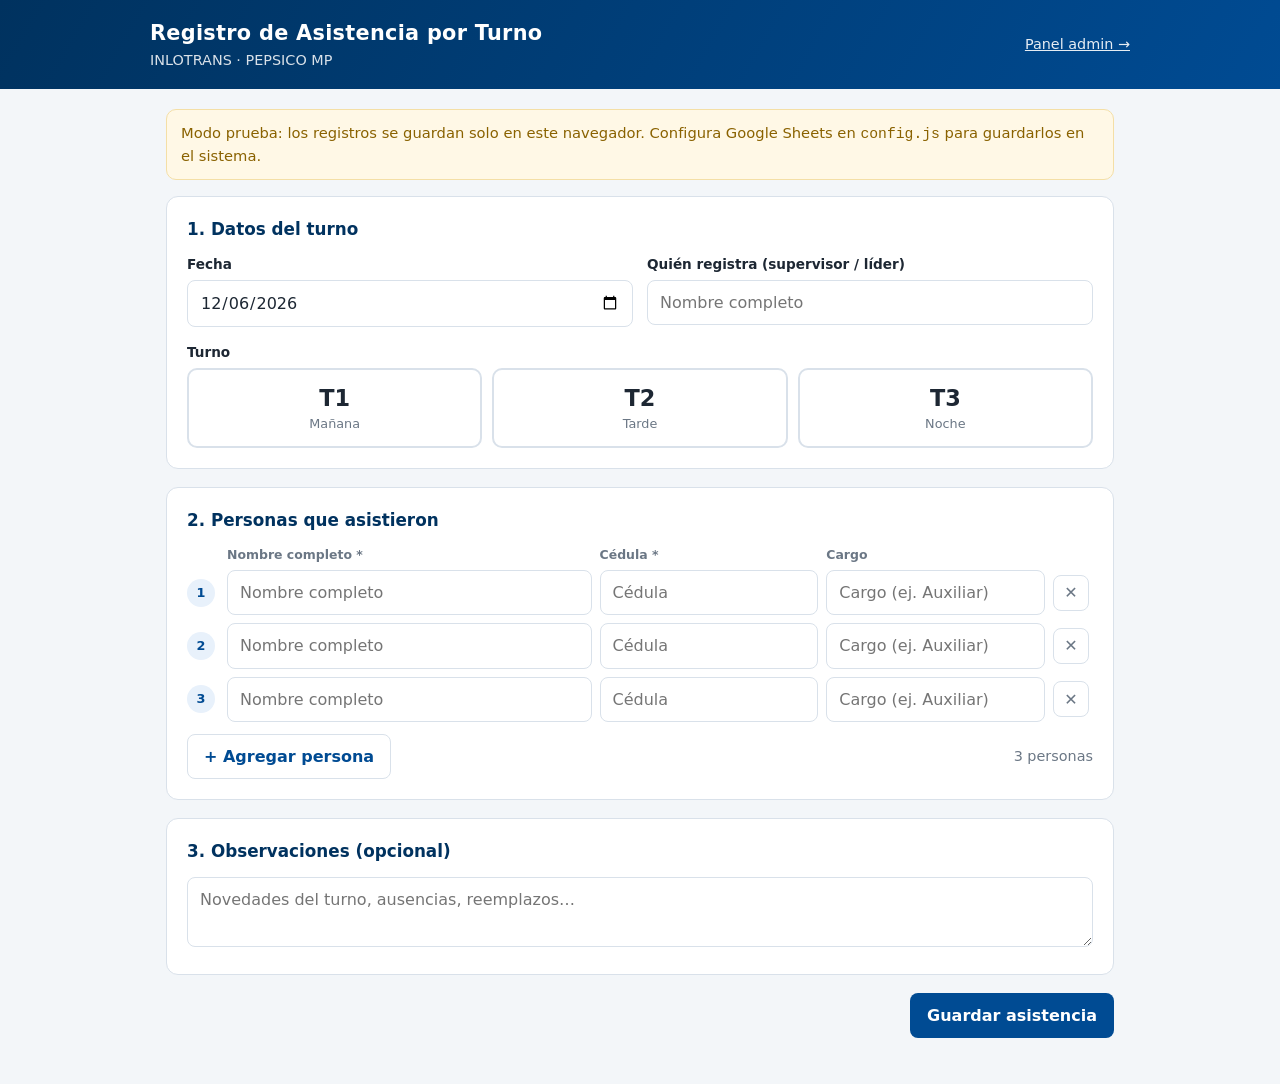
==== index.html @ fd45521d "Formulario de asistencia por turno (T1/T2/T3) y panel admin - INLOTRANS PEPSICO MP Co-Authored-By: C" ====
<!doctype html>
<html lang="es">
<head>
  <meta charset="utf-8" />
  <meta name="viewport" content="width=device-width, initial-scale=1" />
  <title>Registro de Asistencia · INLOTRANS PEPSICO MP</title>
  <link rel="stylesheet" href="styles.css" />
</head>
<body>
  <header class="top">
    <div class="wrap">
      <div>
        <h1>Registro de Asistencia por Turno</h1>
        <p>INLOTRANS · PEPSICO MP</p>
      </div>
      <a href="admin.html">Panel admin →</a>
    </div>
  </header>

  <main class="wrap">
    <div id="modoPrueba" class="alert info hidden">
      Modo prueba: los registros se guardan solo en este navegador. Configura Google Sheets en <code>config.js</code> para guardarlos en el sistema.
    </div>
    <div id="msg" class="alert hidden"></div>

    <form id="form" novalidate>
      <section class="card">
        <h2>1. Datos del turno</h2>
        <div class="grid">
          <div>
            <label for="fecha">Fecha</label>
            <input type="date" id="fecha" required />
          </div>
          <div>
            <label for="responsable">Quién registra (supervisor / líder)</label>
            <input type="text" id="responsable" placeholder="Nombre completo" required />
          </div>
        </div>

        <label style="margin-top:16px">Turno</label>
        <div class="turnos" role="radiogroup">
          <input type="radio" name="turno" id="t1" value="T1" required />
          <label for="t1"><b>T1</b><span>Mañana</span></label>
          <input type="radio" name="turno" id="t2" value="T2" />
          <label for="t2"><b>T2</b><span>Tarde</span></label>
          <input type="radio" name="turno" id="t3" value="T3" />
          <label for="t3"><b>T3</b><span>Noche</span></label>
        </div>
      </section>

      <section class="card">
        <h2>2. Personas que asistieron</h2>
        <div class="persona persona-head">
          <span></span><span>Nombre completo *</span><span>Cédula *</span><span>Cargo</span><span></span>
        </div>
        <div id="personas"></div>
        <div class="actions" style="margin-top:12px">
          <button type="button" class="btn-light" id="agregar">+ Agregar persona</button>
          <span class="contador" id="contador">0 personas</span>
        </div>
      </section>

      <section class="card">
        <h2>3. Observaciones (opcional)</h2>
        <textarea id="observaciones" placeholder="Novedades del turno, ausencias, reemplazos…"></textarea>
      </section>

      <div class="actions">
        <span></span>
        <button type="submit" class="btn-primary" id="enviar">Guardar asistencia</button>
      </div>
    </form>
  </main>

  <template id="tplPersona">
    <div class="persona">
      <span class="num"></span>
      <input type="text" class="nombre" placeholder="Nombre completo" />
      <input type="text" class="doc" placeholder="Cédula" inputmode="numeric" />
      <input type="text" class="cargo" placeholder="Cargo (ej. Auxiliar)" list="cargos" />
      <button type="button" class="btn-icon quitar" title="Quitar">✕</button>
    </div>
  </template>
  <datalist id="cargos">
    <option value="Auxiliar de bodega"></option>
    <option value="Montacarguista"></option>
    <option value="Conductor"></option>
    <option value="Supervisor"></option>
    <option value="Coordinador"></option>
    <option value="Operario"></option>
  </datalist>

  <script src="config.js"></script>
  <script src="storage.js"></script>
  <script>
    const $ = (s) => document.querySelector(s);
    const lista = $("#personas");
    const tpl = $("#tplPersona");

    function hoy() {
      const d = new Date();
      d.setMinutes(d.getMinutes() - d.getTimezoneOffset());
      return d.toISOString().slice(0, 10);
    }

    function renumerar() {
      const filas = lista.querySelectorAll(".persona");
      filas.forEach((f, i) => (f.querySelector(".num").textContent = i + 1));
      $("#contador").textContent = filas.length + (filas.length === 1 ? " persona" : " personas");
    }

    function agregarPersona(focus) {
      const fila = tpl.content.firstElementChild.cloneNode(true);
      fila.querySelector(".quitar").onclick = () => {
        if (lista.children.length > 1) fila.remove();
        else fila.querySelectorAll("input").forEach((i) => (i.value = ""));
        renumerar();
      };
      // Enter en el último campo agrega otra fila
      fila.querySelector(".cargo").addEventListener("keydown", (e) => {
        if (e.key === "Enter") { e.preventDefault(); agregarPersona(true); }
      });
      lista.appendChild(fila);
      renumerar();
      if (focus) fila.querySelector(".nombre").focus();
    }

    function mostrar(tipo, texto) {
      const m = $("#msg");
      m.className = "alert " + tipo;
      m.textContent = texto;
      m.scrollIntoView({ behavior: "smooth", block: "center" });
    }

    function reiniciar() {
      lista.innerHTML = "";
      for (let i = 0; i < 3; i++) agregarPersona(false);
      $("#observaciones").value = "";
      document.querySelectorAll('input[name="turno"]').forEach((r) => (r.checked = false));
    }

    $("#agregar").onclick = () => agregarPersona(true);

    $("#form").addEventListener("submit", async (e) => {
      e.preventDefault();
      const fecha = $("#fecha").value;
      const responsable = $("#responsable").value.trim();
      const turnoEl = document.querySelector('input[name="turno"]:checked');

      if (!fecha) return mostrar("err", "Selecciona la fecha.");
      if (!responsable) return mostrar("err", "Escribe quién registra.");
      if (!turnoEl) return mostrar("err", "Selecciona el turno (T1, T2 o T3).");

      const personas = [];
      const vistos = new Set();
      for (const f of lista.querySelectorAll(".persona")) {
        const nombre = f.querySelector(".nombre").value.trim();
        const documento = f.querySelector(".doc").value.trim();
        const cargo = f.querySelector(".cargo").value.trim();
        if (!nombre && !documento && !cargo) continue; // fila vacía
        if (!nombre || !documento)
          return mostrar("err", "Cada persona debe tener nombre y cédula (fila " + f.querySelector(".num").textContent + ").");
        if (vistos.has(documento))
          return mostrar("err", "La cédula " + documento + " está repetida.");
        vistos.add(documento);
        personas.push({ nombre, documento, cargo });
      }
      if (!personas.length) return mostrar("err", "Agrega al menos una persona.");

      const registro = {
        id: Date.now().toString(36) + Math.random().toString(36).slice(2, 7),
        fecha,
        turno: turnoEl.value,
        responsable,
        observaciones: $("#observaciones").value.trim(),
        personas,
        creado: new Date().toISOString(),
      };

      const btn = $("#enviar");
      btn.disabled = true;
      btn.textContent = "Guardando…";
      try {
        await Store.save(registro);
        localStorage.setItem("inlotrans_responsable", responsable);
        mostrar("ok", `✔ Asistencia guardada: ${personas.length} persona(s) en ${registro.turno} del ${fecha}.`);
        reiniciar();
      } catch (err) {
        mostrar("err", "No se pudo guardar: " + err.message + ". Revisa tu conexión e intenta de nuevo.");
      } finally {
        btn.disabled = false;
        btn.textContent = "Guardar asistencia";
      }
    });

    // Inicio
    $("#fecha").value = hoy();
    $("#responsable").value = localStorage.getItem("inlotrans_responsable") || "";
    if (!Store.isRemote()) $("#modoPrueba").classList.remove("hidden");
    reiniciar();
  </script>
</body>
</html>
---- styles.css ----
:root {
  --azul: #004b93;
  --azul-osc: #00325f;
  --azul-claro: #e8f1fb;
  --rojo: #d6202f;
  --verde: #1b8a4b;
  --texto: #1d2733;
  --gris: #6b7785;
  --borde: #d9e1ea;
  --fondo: #f3f6f9;
  --blanco: #ffffff;
  --t1: #f2a900;
  --t2: #0a7cd1;
  --t3: #4b3c9e;
}

* { box-sizing: border-box; }

body {
  margin: 0;
  font-family: "Segoe UI", system-ui, -apple-system, Roboto, Arial, sans-serif;
  background: var(--fondo);
  color: var(--texto);
  line-height: 1.45;
}

header.top {
  background: linear-gradient(120deg, var(--azul-osc), var(--azul));
  color: var(--blanco);
  padding: 18px 16px;
}
header.top .wrap { display: flex; align-items: center; justify-content: space-between; gap: 12px; flex-wrap: wrap; }
header.top h1 { margin: 0; font-size: 1.3rem; letter-spacing: .3px; }
header.top p { margin: 2px 0 0; opacity: .85; font-size: .9rem; }
header.top a { color: var(--blanco); font-size: .9rem; opacity: .9; }

.wrap { max-width: 980px; margin: 0 auto; }
main.wrap { padding: 20px 16px 48px; }

.card {
  background: var(--blanco);
  border: 1px solid var(--borde);
  border-radius: 12px;
  padding: 20px;
  margin-bottom: 18px;
}
.card h2 { margin: 0 0 14px; font-size: 1.05rem; color: var(--azul-osc); }

.grid { display: grid; gap: 14px; grid-template-columns: repeat(auto-fit, minmax(200px, 1fr)); }

label { display: block; font-size: .85rem; font-weight: 600; margin-bottom: 5px; }
input, select, textarea {
  width: 100%;
  padding: 10px 12px;
  border: 1px solid var(--borde);
  border-radius: 8px;
  font: inherit;
  background: var(--blanco);
  color: var(--texto);
}
input:focus, select:focus, textarea:focus { outline: 2px solid var(--azul); outline-offset: 0; border-color: var(--azul); }
textarea { min-height: 70px; resize: vertical; }

/* Selector de turno */
.turnos { display: grid; grid-template-columns: repeat(3, 1fr); gap: 10px; }
.turnos input { position: absolute; opacity: 0; width: 1px; height: 1px; }
.turnos label {
  margin: 0;
  border: 2px solid var(--borde);
  border-radius: 10px;
  padding: 12px 8px;
  text-align: center;
  cursor: pointer;
  font-weight: 600;
  transition: all .15s;
}
.turnos label b { display: block; font-size: 1.4rem; }
.turnos label span { font-size: .8rem; color: var(--gris); font-weight: 500; }
.turnos input:checked + label { border-color: var(--azul); background: var(--azul-claro); }
.turnos input:focus-visible + label { outline: 2px solid var(--azul); }

/* Lista de personas */
.persona {
  display: grid;
  grid-template-columns: 32px 2fr 1.2fr 1.2fr 40px;
  gap: 8px;
  align-items: center;
  margin-bottom: 8px;
}
.persona .num {
  width: 28px; height: 28px; border-radius: 50%;
  background: var(--azul-claro); color: var(--azul);
  display: grid; place-items: center; font-size: .8rem; font-weight: 700;
}
.persona-head { font-size: .78rem; color: var(--gris); font-weight: 600; margin-bottom: 6px; }

button {
  font: inherit;
  cursor: pointer;
  border-radius: 8px;
  border: 1px solid transparent;
  padding: 10px 16px;
  font-weight: 600;
}
.btn-primary { background: var(--azul); color: var(--blanco); }
.btn-primary:hover { background: var(--azul-osc); }
.btn-primary:disabled { opacity: .6; cursor: wait; }
.btn-light { background: var(--blanco); border-color: var(--borde); color: var(--azul); }
.btn-light:hover { background: var(--azul-claro); }
.btn-icon {
  width: 36px; height: 36px; padding: 0;
  background: transparent; color: var(--gris); border-color: var(--borde);
}
.btn-icon:hover { color: var(--rojo); border-color: var(--rojo); }
.btn-danger { background: transparent; color: var(--rojo); border-color: #f1c4c8; padding: 6px 10px; font-size: .85rem; }
.btn-danger:hover { background: #fdeef0; }

.actions { display: flex; gap: 10px; justify-content: space-between; flex-wrap: wrap; align-items: center; }
.contador { color: var(--gris); font-size: .9rem; }

.alert { border-radius: 10px; padding: 12px 14px; margin-bottom: 16px; font-size: .92rem; }
.alert.ok { background: #e7f6ee; color: var(--verde); border: 1px solid #bfe5cf; }
.alert.err { background: #fdeef0; color: var(--rojo); border: 1px solid #f1c4c8; }
.alert.info { background: #fff8e6; color: #8a6200; border: 1px solid #f4dfa6; }
.hidden { display: none !important; }

/* Admin */
.stats { display: grid; grid-template-columns: repeat(4, 1fr); gap: 12px; margin-bottom: 18px; }
.stat { background: var(--blanco); border: 1px solid var(--borde); border-radius: 12px; padding: 14px 16px; border-top: 4px solid var(--azul); }
.stat.t1 { border-top-color: var(--t1); }
.stat.t2 { border-top-color: var(--t2); }
.stat.t3 { border-top-color: var(--t3); }
.stat small { color: var(--gris); font-weight: 600; font-size: .78rem; text-transform: uppercase; letter-spacing: .4px; }
.stat div { font-size: 1.8rem; font-weight: 700; }

.filtros { display: grid; gap: 12px; grid-template-columns: repeat(auto-fit, minmax(160px, 1fr)); align-items: end; }

.tabla-wrap { overflow-x: auto; }
table { width: 100%; border-collapse: collapse; font-size: .9rem; }
th, td { text-align: left; padding: 10px 8px; border-bottom: 1px solid var(--borde); vertical-align: top; }
th { font-size: .78rem; color: var(--gris); text-transform: uppercase; letter-spacing: .4px; background: var(--fondo); position: sticky; top: 0; }
tr:hover td { background: #fafcfe; }

.badge { display: inline-block; padding: 2px 9px; border-radius: 999px; font-size: .78rem; font-weight: 700; color: var(--blanco); }
.badge.T1 { background: var(--t1); color: #3a2800; }
.badge.T2 { background: var(--t2); }
.badge.T3 { background: var(--t3); }

.login { max-width: 360px; margin: 60px auto; }
.vacio { text-align: center; color: var(--gris); padding: 30px 0; }

@media (max-width: 640px) {
  .stats { grid-template-columns: repeat(2, 1fr); }
  .persona { grid-template-columns: 28px 1fr 40px; }
  .persona .doc, .persona .cargo { grid-column: 2 / 3; }
  .persona-head { display: none; }
  .persona { padding-bottom: 10px; border-bottom: 1px dashed var(--borde); }
  .turnos label b { font-size: 1.15rem; }
}
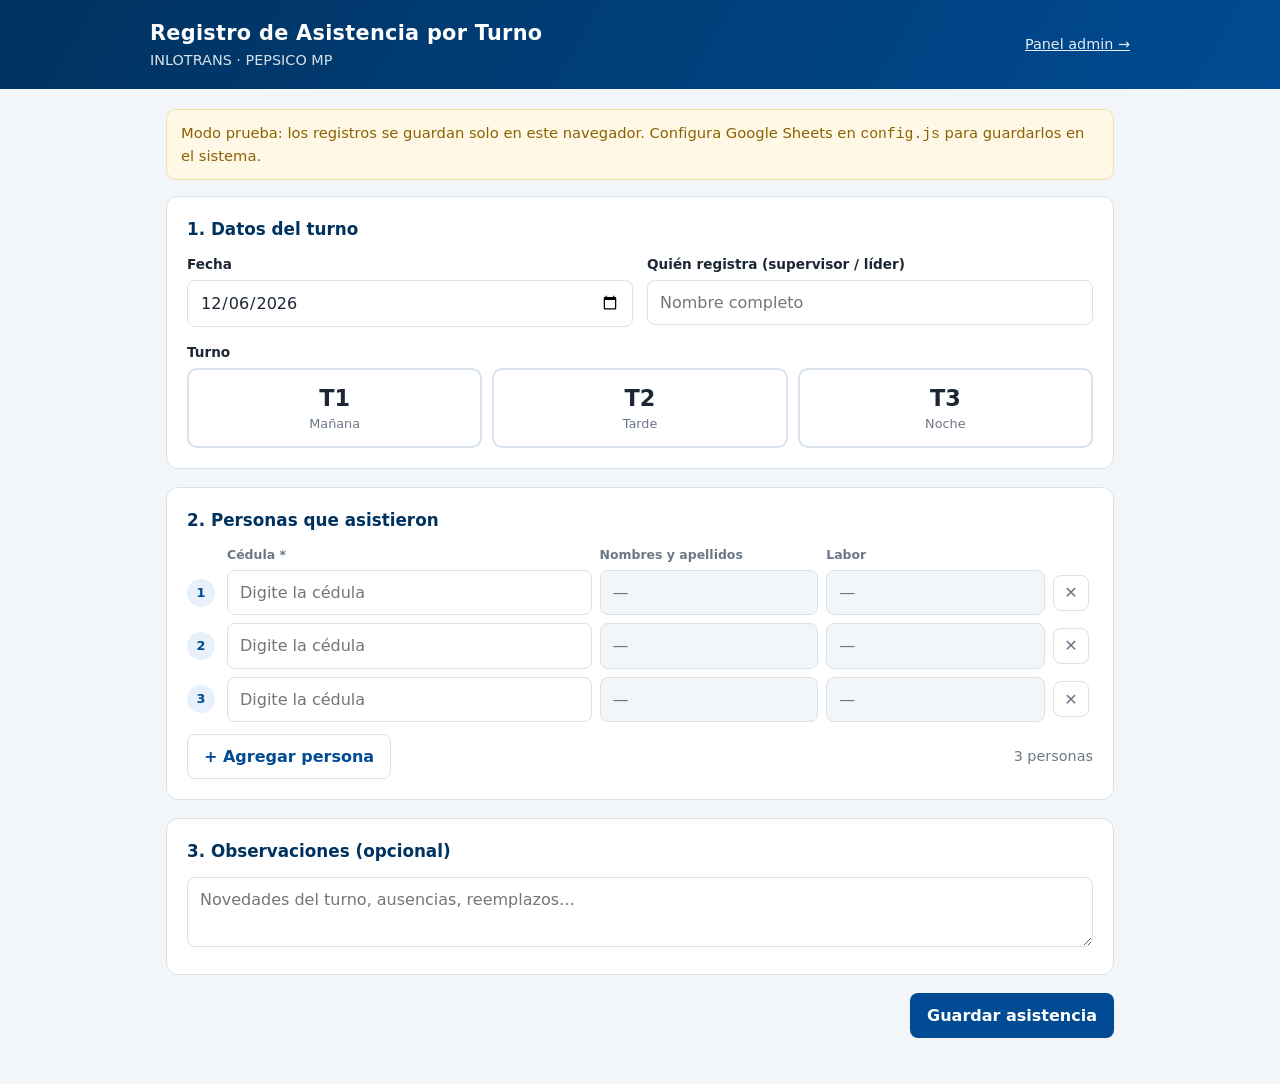
==== commit 2cdf0d70: "Autocompletar nombre y labor por cédula desde la lista del personal Co-Authored-By: Claude Opus 5.5 " ====
--- a/index.html
+++ b/index.html
@@ -51,7 +51,7 @@
       <section class="card">
         <h2>2. Personas que asistieron</h2>
         <div class="persona persona-head">
-          <span></span><span>Nombre completo *</span><span>Cédula *</span><span>Cargo</span><span></span>
+          <span></span><span>Cédula *</span><span>Nombres y apellidos</span><span>Labor</span><span></span>
         </div>
         <div id="personas"></div>
         <div class="actions" style="margin-top:12px">
@@ -75,22 +75,16 @@
   <template id="tplPersona">
     <div class="persona">
       <span class="num"></span>
-      <input type="text" class="nombre" placeholder="Nombre completo" />
-      <input type="text" class="doc" placeholder="Cédula" inputmode="numeric" />
-      <input type="text" class="cargo" placeholder="Cargo (ej. Auxiliar)" list="cargos" />
+      <input type="text" class="doc" placeholder="Digite la cédula" inputmode="numeric" list="cedulas" autocomplete="off" />
+      <input type="text" class="nombre" placeholder="—" readonly tabindex="-1" />
+      <input type="text" class="cargo" placeholder="—" readonly tabindex="-1" />
       <button type="button" class="btn-icon quitar" title="Quitar">✕</button>
     </div>
   </template>
-  <datalist id="cargos">
-    <option value="Auxiliar de bodega"></option>
-    <option value="Montacarguista"></option>
-    <option value="Conductor"></option>
-    <option value="Supervisor"></option>
-    <option value="Coordinador"></option>
-    <option value="Operario"></option>
-  </datalist>
+  <datalist id="cedulas"></datalist>
 
   <script src="config.js"></script>
+  <script src="personal.js"></script>
   <script src="storage.js"></script>
   <script>
     const $ = (s) => document.querySelector(s);
@@ -116,13 +110,29 @@
         else fila.querySelectorAll("input").forEach((i) => (i.value = ""));
         renumerar();
       };
-      // Enter en el último campo agrega otra fila
-      fila.querySelector(".cargo").addEventListener("keydown", (e) => {
-        if (e.key === "Enter") { e.preventDefault(); agregarPersona(true); }
+      const doc = fila.querySelector(".doc");
+      const completar = () => {
+        const p = buscarPersona(doc.value);
+        const vacio = !doc.value.trim();
+        fila.querySelector(".nombre").value = p ? p.nombre : vacio ? "" : "No está en la lista del personal";
+        fila.querySelector(".cargo").value = p ? p.cargo : "";
+        fila.classList.toggle("ok", !!p);
+        fila.classList.toggle("noexiste", !p && !vacio);
+        return p;
+      };
+      doc.addEventListener("input", completar);
+      // Enter en la cédula pasa a una nueva fila
+      doc.addEventListener("keydown", (e) => {
+        if (e.key !== "Enter") return;
+        e.preventDefault();
+        if (!completar()) return;
+        const sig = fila.nextElementSibling;
+        if (sig) sig.querySelector(".doc").focus();
+        else agregarPersona(true);
       });
       lista.appendChild(fila);
       renumerar();
-      if (focus) fila.querySelector(".nombre").focus();
+      if (focus) doc.focus();
     }
 
     function mostrar(tipo, texto) {
@@ -154,16 +164,15 @@
       const personas = [];
       const vistos = new Set();
       for (const f of lista.querySelectorAll(".persona")) {
-        const nombre = f.querySelector(".nombre").value.trim();
-        const documento = f.querySelector(".doc").value.trim();
-        const cargo = f.querySelector(".cargo").value.trim();
-        if (!nombre && !documento && !cargo) continue; // fila vacía
-        if (!nombre || !documento)
-          return mostrar("err", "Cada persona debe tener nombre y cédula (fila " + f.querySelector(".num").textContent + ").");
-        if (vistos.has(documento))
-          return mostrar("err", "La cédula " + documento + " está repetida.");
-        vistos.add(documento);
-        personas.push({ nombre, documento, cargo });
+        const valor = f.querySelector(".doc").value.trim();
+        if (!valor) continue; // fila vacía
+        const p = buscarPersona(valor);
+        if (!p)
+          return mostrar("err", "La cédula " + valor + " (fila " + f.querySelector(".num").textContent + ") no está en la lista del personal.");
+        if (vistos.has(p.documento))
+          return mostrar("err", p.nombre + " está repetido(a).");
+        vistos.add(p.documento);
+        personas.push(p);
       }
       if (!personas.length) return mostrar("err", "Agrega al menos una persona.");
 
@@ -194,6 +203,7 @@
     });
 
     // Inicio
+    $("#cedulas").innerHTML = PERSONAL.map((p) => `<option value="${p[0]}">${p[1]} · ${p[2]}</option>`).join("");
     $("#fecha").value = hoy();
     $("#responsable").value = localStorage.getItem("inlotrans_responsable") || "";
     if (!Store.isRemote()) $("#modoPrueba").classList.remove("hidden");
--- a/styles.css
+++ b/styles.css
@@ -92,6 +92,9 @@
   background: var(--azul-claro); color: var(--azul);
   display: grid; place-items: center; font-size: .8rem; font-weight: 700;
 }
+.persona input[readonly] { background: var(--fondo); color: var(--texto); }
+.persona.ok input[readonly] { background: #e7f6ee; border-color: #bfe5cf; font-weight: 600; }
+.persona.noexiste .nombre { background: #fdeef0; border-color: #f1c4c8; color: var(--rojo); }
 .persona-head { font-size: .78rem; color: var(--gris); font-weight: 600; margin-bottom: 6px; }
 
 button {
@@ -152,7 +155,7 @@
 @media (max-width: 640px) {
   .stats { grid-template-columns: repeat(2, 1fr); }
   .persona { grid-template-columns: 28px 1fr 40px; }
-  .persona .doc, .persona .cargo { grid-column: 2 / 3; }
+  .persona .nombre, .persona .cargo { grid-column: 2 / 3; }
   .persona-head { display: none; }
   .persona { padding-bottom: 10px; border-bottom: 1px dashed var(--borde); }
   .turnos label b { font-size: 1.15rem; }
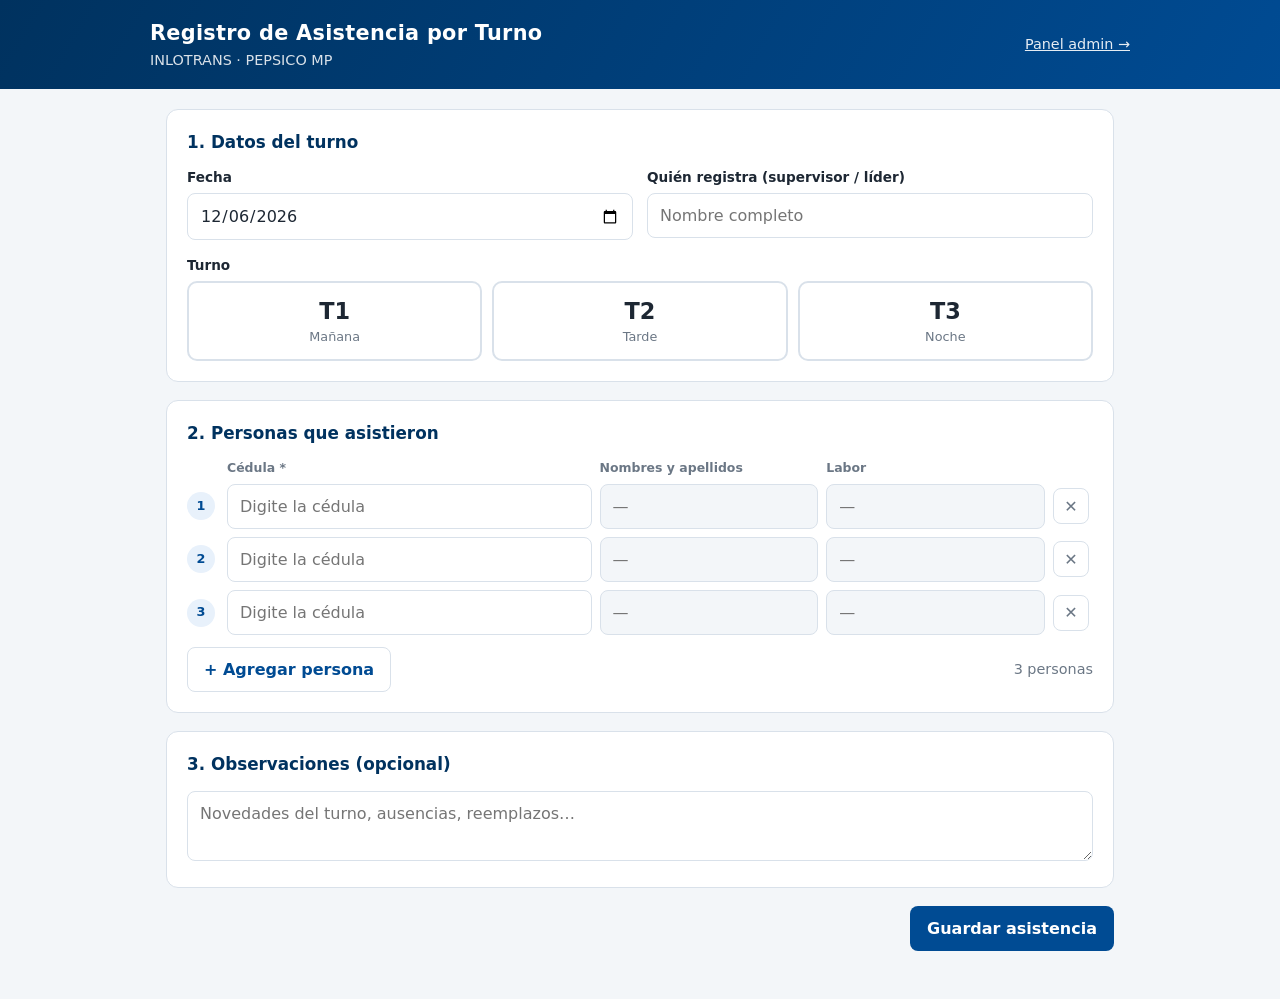
==== commit cbe37b7d: "Guardar registros en el aplicativo (sin base de datos) y agregar copia de seguridad Co-Authored-By: " ====
--- a/index.html
+++ b/index.html
@@ -18,9 +18,6 @@
   </header>
 
   <main class="wrap">
-    <div id="modoPrueba" class="alert info hidden">
-      Modo prueba: los registros se guardan solo en este navegador. Configura Google Sheets en <code>config.js</code> para guardarlos en el sistema.
-    </div>
     <div id="msg" class="alert hidden"></div>
 
     <form id="form" novalidate>
@@ -206,7 +203,6 @@
     $("#cedulas").innerHTML = PERSONAL.map((p) => `<option value="${p[0]}">${p[1]} · ${p[2]}</option>`).join("");
     $("#fecha").value = hoy();
     $("#responsable").value = localStorage.getItem("inlotrans_responsable") || "";
-    if (!Store.isRemote()) $("#modoPrueba").classList.remove("hidden");
     reiniciar();
   </script>
 </body>
